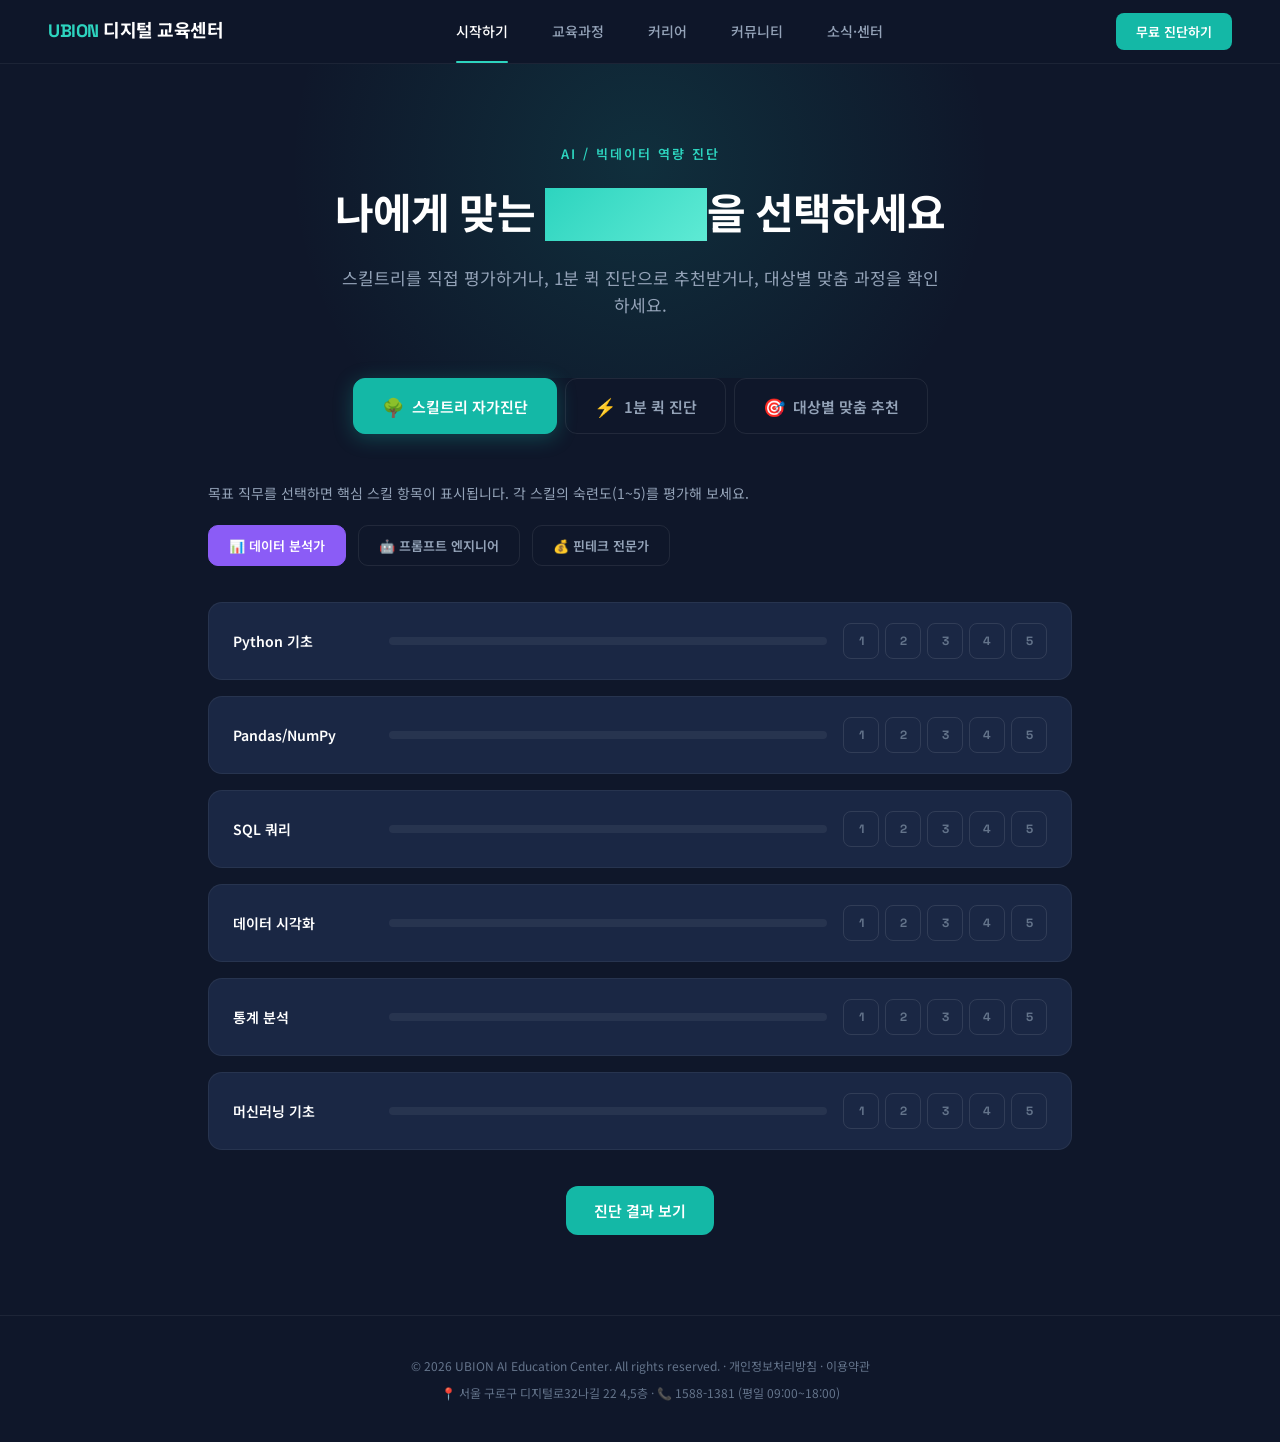
==== ubion_start_page.html @ 4fdf332e "refactor: extract common CSS/JS, fix broken links, remove wireframe badge" ====
<!DOCTYPE html>
<html lang="ko">
<head>
<meta charset="UTF-8">
<meta name="viewport" content="width=device-width, initial-scale=1.0">
<title>시작하기 — AI 역량진단 | UBION 디지털 교육센터</title>
<link href="https://fonts.googleapis.com/css2?family=Noto+Sans+KR:wght@300;400;500;700;900&family=Space+Grotesk:wght@400;500;600;700&display=swap" rel="stylesheet">
<link rel="stylesheet" href="common.css">
<style>
/* ─── Start Page Overrides ─── */
.page-hero { padding-bottom: 60px; }
.page-hero::before { background: radial-gradient(circle, var(--teal-glow), transparent 70%); }
.page-hero .sub { color: var(--teal-400); }
.page-hero h1 .acc { background: linear-gradient(135deg, var(--teal-400), var(--teal-300)); }
.page-hero > p { max-width: 600px; }
.tab-bar { padding: 0 48px; position: relative; z-index: 2; }
.tab-btn .tab-icon { font-size: 18px; }
.tab-btn.active { background: var(--teal-500); border-color: var(--teal-500); color: var(--white); box-shadow: 0 4px 20px rgba(20,184,166,0.3); }
.tab-panel { max-width: 960px; margin: 0 auto; padding: 0 48px 80px; }

/* ─── Skill Tree ─── */
.skill-picker { display: flex; gap: 12px; margin-bottom: 36px; flex-wrap: wrap; }
.skill-job { padding: 10px 20px; border-radius: 10px; border: 1px solid rgba(255,255,255,0.08); background: transparent; color: var(--slate-400); font-size: 13px; font-weight: 600; font-family: var(--font-b); cursor: pointer; transition: all .2s; }
.skill-job:hover { border-color: rgba(139,92,246,0.3); color: var(--white); }
.skill-job.active { background: var(--purple-500); border-color: var(--purple-500); color: var(--white); }
.skill-grid { display: flex; flex-direction: column; gap: 16px; margin-bottom: 36px; }
.skill-row { display: flex; align-items: center; gap: 16px; background: var(--navy-800); border: 1px solid rgba(255,255,255,0.06); border-radius: 14px; padding: 20px 24px; transition: border-color .2s; }
.skill-row:hover { border-color: rgba(255,255,255,0.1); }
.skill-name { width: 140px; flex-shrink: 0; font-size: 14px; font-weight: 600; color: var(--white); }
.skill-bar-track { flex: 1; height: 8px; background: rgba(255,255,255,0.06); border-radius: 4px; overflow: hidden; }
.skill-bar-fill { height: 100%; border-radius: 4px; transition: width .4s ease; width: 0; }
.skill-level-btns { display: flex; gap: 6px; flex-shrink: 0; }
.skill-level-btn { width: 36px; height: 36px; border-radius: 8px; border: 1px solid rgba(255,255,255,0.1); background: transparent; color: var(--slate-500); font-size: 12px; font-weight: 700; cursor: pointer; transition: all .15s; font-family: var(--font-d); }
.skill-level-btn:hover { border-color: rgba(255,255,255,0.2); color: var(--white); }
.skill-level-btn.selected { border-color: var(--teal-500); background: var(--teal-500); color: var(--white); }
.skill-result { background: var(--navy-800); border: 1px solid rgba(255,255,255,0.06); border-radius: 20px; padding: 36px; display: none; }
.skill-result.show { display: block; animation: fadeUp .5s ease-out; }
.skill-result h3 { font-family: var(--font-d); font-size: 22px; font-weight: 700; color: var(--white); margin-bottom: 8px; }
.skill-result .summary { font-size: 15px; color: var(--slate-400); margin-bottom: 24px; line-height: 1.7; }
.skill-radar { display: flex; gap: 32px; align-items: flex-start; flex-wrap: wrap; }
.radar-chart { width: 280px; height: 280px; flex-shrink: 0; }
.skill-recommendations { flex: 1; min-width: 280px; }
.rec-card { background: rgba(255,255,255,0.03); border: 1px solid rgba(255,255,255,0.06); border-radius: 12px; padding: 18px 20px; margin-bottom: 12px; transition: border-color .2s; }
.rec-card:hover { border-color: rgba(20,184,166,0.3); }
.rec-card .rec-label { font-size: 11px; font-weight: 600; letter-spacing: .5px; margin-bottom: 6px; }
.rec-card .rec-label.weak { color: var(--red-400); }
.rec-card .rec-label.strong { color: var(--green-400); }
.rec-card .rec-title { font-size: 14px; font-weight: 600; color: var(--white); margin-bottom: 4px; }
.rec-card .rec-desc { font-size: 12px; color: var(--slate-500); }
.skill-cta { margin-top: 24px; text-align: center; }

/* ─── Quick Quiz ─── */
.quiz-container { max-width: 640px; margin: 0 auto; }
.quiz-progress { display: flex; gap: 8px; margin-bottom: 36px; }
.quiz-dot { flex: 1; height: 4px; border-radius: 2px; background: rgba(255,255,255,0.08); transition: background .3s; }
.quiz-dot.done { background: var(--teal-500); }
.quiz-dot.current { background: var(--teal-400); }
.quiz-card { background: var(--navy-800); border: 1px solid rgba(255,255,255,0.06); border-radius: 20px; padding: 40px 36px; }
.quiz-step { display: none; }
.quiz-step.active { display: block; animation: fadeUp .4s ease-out; }
.quiz-q-num { font-size: 12px; color: var(--teal-400); font-weight: 600; letter-spacing: 1px; margin-bottom: 12px; }
.quiz-question { font-family: var(--font-d); font-size: 22px; font-weight: 700; color: var(--white); margin-bottom: 28px; line-height: 1.4; }
.quiz-options { display: flex; flex-direction: column; gap: 10px; }
.quiz-opt { padding: 16px 20px; border: 1px solid rgba(255,255,255,0.08); border-radius: 12px; background: transparent; color: var(--slate-300); font-size: 15px; font-family: var(--font-b); cursor: pointer; transition: all .2s; text-align: left; display: flex; align-items: center; gap: 12px; }
.quiz-opt:hover { border-color: rgba(20,184,166,0.3); background: rgba(20,184,166,0.04); }
.quiz-opt.selected { border-color: var(--teal-500); background: rgba(20,184,166,0.08); color: var(--white); }
.quiz-opt .opt-marker { width: 24px; height: 24px; border-radius: 50%; border: 2px solid rgba(255,255,255,0.15); display: flex; align-items: center; justify-content: center; flex-shrink: 0; font-size: 12px; font-weight: 700; transition: all .2s; }
.quiz-opt.selected .opt-marker { border-color: var(--teal-500); background: var(--teal-500); color: var(--white); }
.quiz-nav { display: flex; justify-content: flex-end; margin-top: 24px; gap: 12px; }
.quiz-next { padding: 12px 28px; border-radius: 10px; border: none; font-size: 14px; font-weight: 600; cursor: pointer; font-family: var(--font-b); transition: all .2s; }
.quiz-next.primary { background: var(--teal-500); color: var(--white); }
.quiz-next.primary:hover { background: var(--teal-400); }
.quiz-next:disabled { opacity: 0.3; cursor: not-allowed; }
.quiz-result { display: none; text-align: center; }
.quiz-result.show { display: block; animation: fadeUp .5s ease-out; }
.quiz-result-icon { font-size: 56px; margin-bottom: 20px; }
.quiz-result h3 { font-family: var(--font-d); font-size: 26px; font-weight: 700; color: var(--white); margin-bottom: 12px; }
.quiz-result .result-subtitle { font-size: 16px; color: var(--slate-400); margin-bottom: 32px; }
.result-course { background: var(--navy-800); border: 1px solid rgba(20,184,166,0.2); border-radius: 16px; padding: 28px; text-align: left; margin-bottom: 16px; }
.result-course .rc-tag { font-size: 11px; color: var(--teal-400); font-weight: 600; letter-spacing: .5px; margin-bottom: 8px; }
.result-course h4 { font-size: 18px; font-weight: 700; color: var(--white); margin-bottom: 8px; }
.result-course p { font-size: 13px; color: var(--slate-400); margin-bottom: 16px; line-height: 1.6; }
.result-course .rc-footer { display: flex; justify-content: space-between; align-items: center; }
.result-course .rc-price { font-size: 18px; font-weight: 700; color: var(--teal-400); }
.result-course .rc-btn { padding: 10px 22px; border-radius: 8px; background: var(--teal-500); color: var(--white); border: none; font-size: 13px; font-weight: 600; cursor: pointer; font-family: var(--font-b); transition: background .2s; }
.result-course .rc-btn:hover { background: var(--teal-400); }
.quiz-retry { margin-top: 20px; padding: 12px 28px; border-radius: 10px; border: 1px solid rgba(255,255,255,0.1); background: transparent; color: var(--slate-400); font-size: 14px; font-weight: 500; cursor: pointer; font-family: var(--font-b); transition: all .2s; }
.quiz-retry:hover { border-color: rgba(255,255,255,0.2); color: var(--white); }

/* ─── Target Recommendation ─── */
.target-selector { display: flex; gap: 16px; margin-bottom: 40px; }
.target-opt { flex: 1; padding: 32px 24px; border-radius: 16px; border: 1px solid rgba(255,255,255,0.06); background: var(--navy-800); cursor: pointer; transition: all .3s; text-align: center; }
.target-opt:hover { border-color: rgba(255,255,255,0.12); transform: translateY(-2px); }
.target-opt.active { transform: translateY(-4px); }
.target-opt:nth-child(1).active { border-color: var(--teal-500); box-shadow: 0 4px 24px rgba(20,184,166,0.15); }
.target-opt:nth-child(2).active { border-color: var(--blue-500); box-shadow: 0 4px 24px rgba(59,130,246,0.15); }
.target-opt:nth-child(3).active { border-color: var(--amber-500); box-shadow: 0 4px 24px rgba(245,158,11,0.15); }
.target-opt .t-emoji { font-size: 36px; margin-bottom: 12px; display: block; }
.target-opt .t-title { font-size: 16px; font-weight: 700; color: var(--white); margin-bottom: 4px; }
.target-opt .t-desc { font-size: 12px; color: var(--slate-500); }
.target-detail { display: none; animation: fadeUp .5s ease-out; }
.target-detail.show { display: block; }
.target-detail-header { margin-bottom: 28px; }
.target-detail-header h3 { font-family: var(--font-d); font-size: 24px; font-weight: 700; color: var(--white); margin-bottom: 8px; }
.target-detail-header p { font-size: 15px; color: var(--slate-400); }
.target-courses { display: flex; flex-direction: column; gap: 14px; }
.tc-card { display: flex; align-items: center; gap: 20px; background: var(--navy-800); border: 1px solid rgba(255,255,255,0.06); border-radius: 14px; padding: 22px 24px; transition: all .2s; }
.tc-card:hover { border-color: rgba(255,255,255,0.12); }
.tc-icon { width: 52px; height: 52px; border-radius: 12px; display: flex; align-items: center; justify-content: center; font-size: 24px; flex-shrink: 0; }
.tc-info { flex: 1; }
.tc-info .tc-tag { font-size: 11px; font-weight: 600; letter-spacing: .5px; margin-bottom: 4px; }
.tc-info h4 { font-size: 16px; font-weight: 700; color: var(--white); margin-bottom: 4px; }
.tc-info p { font-size: 12px; color: var(--slate-500); }
.tc-action { flex-shrink: 0; }
.tc-btn { padding: 10px 20px; border-radius: 8px; border: none; font-size: 13px; font-weight: 600; cursor: pointer; font-family: var(--font-b); transition: all .2s; color: var(--white); }
.tc-btn:hover { transform: translateY(-1px); }
</style>
</head>
<body>

<!-- GNB -->
<nav class="gnb">
  <a href="index.html" class="gnb-logo"><em>UBION</em> 디지털 교육센터</a>
  <ul class="gnb-menu">
    <li><a href="ubion_start_page.html" class="active">시작하기</a></li>
    <li><a href="ubion_courses_page.html">교육과정</a></li>
    <li><a href="ubion_career_page.html">커리어</a></li>
    <li><a href="ubion_community_page.html">커뮤니티</a></li>
    <li><a href="ubion_news_center.html">소식·센터</a></li>
  </ul>
  <button class="gnb-cta" onclick="location.href='ubion_start_page.html'">무료 진단하기</button>
</nav>

<!-- Hero -->
<section class="page-hero">
  <div class="sub">AI / 빅데이터 역량 진단</div>
  <h1>나에게 맞는 <span class="acc">진단 방식</span>을 선택하세요</h1>
  <p>스킬트리를 직접 평가하거나, 1분 퀵 진단으로 추천받거나, 대상별 맞춤 과정을 확인하세요.</p>
</section>

<!-- Tab Bar -->
<div class="tab-bar">
  <button class="tab-btn active" onclick="switchTab(0)"><span class="tab-icon">🌳</span> 스킬트리 자가진단</button>
  <button class="tab-btn" onclick="switchTab(1)"><span class="tab-icon">⚡</span> 1분 퀵 진단</button>
  <button class="tab-btn" onclick="switchTab(2)"><span class="tab-icon">🎯</span> 대상별 맞춤 추천</button>
</div>

<!-- ═══ TAB 1: Skill Tree ═══ -->
<div class="tab-panel active" id="panel-0">
  <p style="font-size:14px;color:var(--slate-400);margin-bottom:20px">목표 직무를 선택하면 핵심 스킬 항목이 표시됩니다. 각 스킬의 숙련도(1~5)를 평가해 보세요.</p>
  <div class="skill-picker">
    <button class="skill-job active" onclick="pickJob(0)">📊 데이터 분석가</button>
    <button class="skill-job" onclick="pickJob(1)">🤖 프롬프트 엔지니어</button>
    <button class="skill-job" onclick="pickJob(2)">💰 핀테크 전문가</button>
  </div>
  <div class="skill-grid" id="skill-grid"></div>
  <div style="text-align:center">
    <button class="btn-primary" onclick="showSkillResult()" id="skill-submit-btn" disabled>진단 결과 보기</button>
  </div>
  <div class="skill-result" id="skill-result">
    <h3 id="sr-title"></h3>
    <p class="summary" id="sr-summary"></p>
    <div class="skill-radar">
      <canvas id="radar-canvas" class="radar-chart" width="280" height="280"></canvas>
      <div class="skill-recommendations" id="sr-recs"></div>
    </div>
    <div class="skill-cta">
      <a href="ubion_courses_page.html" class="btn-primary" style="margin-top:20px">📖 추천 과정 상세보기</a>
    </div>
  </div>
</div>

<!-- ═══ TAB 2: Quick Quiz ═══ -->
<div class="tab-panel" id="panel-1">
  <div class="quiz-container">
    <div class="quiz-progress" id="quiz-progress">
      <div class="quiz-dot current"></div>
      <div class="quiz-dot"></div>
      <div class="quiz-dot"></div>
      <div class="quiz-dot"></div>
    </div>
    <div class="quiz-card">
      <div id="quiz-steps"></div>
    </div>
    <div class="quiz-result" id="quiz-result"></div>
  </div>
</div>

<!-- ═══ TAB 3: Target Recommendation ═══ -->
<div class="tab-panel" id="panel-2">
  <div class="target-selector">
    <div class="target-opt" onclick="pickTarget(0)">
      <span class="t-emoji">🌱</span>
      <div class="t-title">취업 준비생 · 학생</div>
      <div class="t-desc">포트폴리오 완성 → 취업</div>
    </div>
    <div class="target-opt" onclick="pickTarget(1)">
      <span class="t-emoji">💼</span>
      <div class="t-title">재직자 · 실무자</div>
      <div class="t-desc">업무 AI 활용 스킬업</div>
    </div>
    <div class="target-opt" onclick="pickTarget(2)">
      <span class="t-emoji">🏢</span>
      <div class="t-title">기업 교육 담당자</div>
      <div class="t-desc">조직 맞춤 DX 교육</div>
    </div>
  </div>
  <div id="target-details"></div>
</div>

<!-- Footer -->
<footer class="footer">
  <p>© 2026 UBION AI Education Center. All rights reserved. · <a href="#">개인정보처리방침</a> · <a href="#">이용약관</a></p>
  <p style="margin-top:8px">📍 서울 구로구 디지털로32나길 22 4,5층 · 📞 1588-1381 (평일 09:00~18:00)</p>
</footer>

<script src="common.js"></script>
<script>
// ─── SKILL TREE ───
const jobData = [
  { name:'데이터 분석가', skills:['Python 기초','Pandas/NumPy','SQL 쿼리','데이터 시각화','통계 분석','머신러닝 기초'] },
  { name:'프롬프트 엔지니어', skills:['ChatGPT 활용','프롬프트 설계','LLM 이해','API 연동','자동화 워크플로우','평가/최적화'] },
  { name:'핀테크 전문가', skills:['금융 데이터 이해','Python 기초','리스크 분석','데이터 시각화','SQL 쿼리','규제/컴플라이언스'] }
];
const skillColors = ['#14B8A6','#8B5CF6','#3B82F6','#F59E0B','#F97316','#EF4444'];
let currentJob = 0;
let skillLevels = {};

function pickJob(idx) {
  currentJob = idx;
  skillLevels = {};
  document.querySelectorAll('.skill-job').forEach((b,i)=>b.classList.toggle('active',i===idx));
  document.getElementById('skill-result').classList.remove('show');
  document.getElementById('skill-submit-btn').disabled = true;
  renderSkills();
}

function renderSkills() {
  const grid = document.getElementById('skill-grid');
  const skills = jobData[currentJob].skills;
  grid.innerHTML = skills.map((s,i) => `
    <div class="skill-row">
      <div class="skill-name">${s}</div>
      <div class="skill-bar-track"><div class="skill-bar-fill" id="bar-${i}" style="background:${skillColors[i]}"></div></div>
      <div class="skill-level-btns">
        ${[1,2,3,4,5].map(l=>`<button class="skill-level-btn" onclick="setLevel(${i},${l})">${l}</button>`).join('')}
      </div>
    </div>
  `).join('');
}

function setLevel(skillIdx, level) {
  skillLevels[skillIdx] = level;
  const row = document.querySelectorAll('.skill-row')[skillIdx];
  row.querySelectorAll('.skill-level-btn').forEach((b,i)=>b.classList.toggle('selected',i<level));
  document.getElementById('bar-'+skillIdx).style.width = (level*20)+'%';
  const allSet = jobData[currentJob].skills.length === Object.keys(skillLevels).length;
  document.getElementById('skill-submit-btn').disabled = !allSet;
}

function showSkillResult() {
  const skills = jobData[currentJob].skills;
  const levels = skills.map((_,i) => skillLevels[i] || 0);
  const avg = levels.reduce((a,b)=>a+b,0)/levels.length;
  const weakest = levels.indexOf(Math.min(...levels));
  const strongest = levels.indexOf(Math.max(...levels));

  document.getElementById('sr-title').textContent =
    avg >= 4 ? '🎉 이미 실력자이시군요!' :
    avg >= 2.5 ? '💪 기초는 갖추셨네요, 한 단계 더!' :
    '🌱 시작이 반! 체계적으로 성장할 차례입니다.';

  document.getElementById('sr-summary').textContent =
    `${jobData[currentJob].name} 직무의 6개 핵심 역량 평균 숙련도는 ${avg.toFixed(1)}/5 입니다. ` +
    `가장 보완이 필요한 영역은 "${skills[weakest]}"이며, "${skills[strongest]}"은(는) 강점입니다.`;

  drawRadar(levels, skills);

  const recs = document.getElementById('sr-recs');
  const sorted = levels.map((l,i)=>({l,i})).sort((a,b)=>a.l-b.l);
  recs.innerHTML = `
    <div class="rec-card">
      <div class="rec-label weak">▼ 보완 필요</div>
      <div class="rec-title">${skills[sorted[0].i]}</div>
      <div class="rec-desc">현재 ${sorted[0].l}/5 — 이 영역을 집중 학습하면 직무 역량이 크게 향상됩니다.</div>
    </div>
    <div class="rec-card">
      <div class="rec-label weak">▼ 보완 필요</div>
      <div class="rec-title">${skills[sorted[1].i]}</div>
      <div class="rec-desc">현재 ${sorted[1].l}/5 — 기초 과정부터 차근차근 채워보세요.</div>
    </div>
    <div class="rec-card">
      <div class="rec-label strong">▲ 강점</div>
      <div class="rec-title">${skills[sorted[sorted.length-1].i]}</div>
      <div class="rec-desc">현재 ${sorted[sorted.length-1].l}/5 — 이 강점을 살린 프로젝트로 포트폴리오를 만들어 보세요.</div>
    </div>
  `;

  document.getElementById('skill-result').classList.add('show');
  document.getElementById('skill-result').scrollIntoView({behavior:'smooth', block:'start'});
}

function drawRadar(levels, labels) {
  const canvas = document.getElementById('radar-canvas');
  const ctx = canvas.getContext('2d');
  const W = 280, H = 280, cx = W/2, cy = H/2, R = 100;
  ctx.clearRect(0,0,W,H);
  const n = levels.length;
  const angleStep = (Math.PI*2)/n;
  for (let ring=1; ring<=5; ring++) {
    const r = R*ring/5;
    ctx.beginPath();
    for (let i=0;i<=n;i++) {
      const a = -Math.PI/2 + i*angleStep;
      const x=cx+r*Math.cos(a), y=cy+r*Math.sin(a);
      i===0?ctx.moveTo(x,y):ctx.lineTo(x,y);
    }
    ctx.strokeStyle='rgba(255,255,255,0.06)';ctx.lineWidth=1;ctx.stroke();
  }
  for (let i=0;i<n;i++) {
    const a=-Math.PI/2+i*angleStep;
    ctx.beginPath();ctx.moveTo(cx,cy);
    ctx.lineTo(cx+R*Math.cos(a),cy+R*Math.sin(a));
    ctx.strokeStyle='rgba(255,255,255,0.06)';ctx.stroke();
  }
  ctx.beginPath();
  levels.forEach((l,i)=>{
    const a=-Math.PI/2+i*angleStep, r=R*l/5;
    const x=cx+r*Math.cos(a), y=cy+r*Math.sin(a);
    i===0?ctx.moveTo(x,y):ctx.lineTo(x,y);
  });
  ctx.closePath();
  ctx.fillStyle='rgba(20,184,166,0.15)';ctx.fill();
  ctx.strokeStyle='#14B8A6';ctx.lineWidth=2;ctx.stroke();
  levels.forEach((l,i)=>{
    const a=-Math.PI/2+i*angleStep, r=R*l/5;
    ctx.beginPath();ctx.arc(cx+r*Math.cos(a),cy+r*Math.sin(a),4,0,Math.PI*2);
    ctx.fillStyle='#14B8A6';ctx.fill();
  });
  ctx.font='500 11px "Noto Sans KR"';ctx.fillStyle='#94A3B8';ctx.textAlign='center';
  labels.forEach((label,i)=>{
    const a=-Math.PI/2+i*angleStep, r=R+22;
    let x=cx+r*Math.cos(a), y=cy+r*Math.sin(a)+4;
    ctx.fillText(label,x,y);
  });
}

renderSkills();

// ─── QUICK QUIZ ───
const quizData = [
  { q:'현재 코딩 경험이 어느 정도인가요?', opts:['전혀 없음 (완전 비전공자)','간단한 엑셀 함수 정도','Python/SQL 기초 학습 경험 있음','실무에서 코드를 작성해본 적 있음'] },
  { q:'AI/데이터를 배우는 가장 큰 목적은?', opts:['취업 및 이직 준비','현재 업무에 AI 도구 활용','자격증 취득 (ADsP, SQLD 등)','창업/사이드 프로젝트'] },
  { q:'교육에 투자할 수 있는 기간은?', opts:['1~2주 단기 집중','1~3개월 중기','4~6개월 장기 (국비과정)','주말/저녁 시간만 가능'] },
  { q:'가장 관심 있는 분야는?', opts:['데이터 분석 / 시각화','생성형 AI (ChatGPT 등) 활용','금융/핀테크 데이터','웹개발 / AI 서비스 개발'] }
];
let quizAnswers = [];
let quizStep = 0;

function renderQuiz() {
  const container = document.getElementById('quiz-steps');
  container.innerHTML = quizData.map((q,qi) => `
    <div class="quiz-step ${qi===0?'active':''}">
      <div class="quiz-q-num">Q${qi+1} / ${quizData.length}</div>
      <div class="quiz-question">${q.q}</div>
      <div class="quiz-options">
        ${q.opts.map((o,oi)=>`
          <button class="quiz-opt" onclick="selectQuizOpt(${qi},${oi})">
            <span class="opt-marker">${String.fromCharCode(65+oi)}</span>
            ${o}
          </button>
        `).join('')}
      </div>
      <div class="quiz-nav">
        <button class="quiz-next primary" id="quiz-next-${qi}" onclick="nextQuiz(${qi})" disabled>
          ${qi===quizData.length-1?'결과 보기':'다음 →'}
        </button>
      </div>
    </div>
  `).join('');
}

function selectQuizOpt(qIdx, oIdx) {
  quizAnswers[qIdx] = oIdx;
  const step = document.querySelectorAll('.quiz-step')[qIdx];
  step.querySelectorAll('.quiz-opt').forEach((b,i)=>b.classList.toggle('selected',i===oIdx));
  document.getElementById('quiz-next-'+qIdx).disabled = false;
}

function nextQuiz(qIdx) {
  if (qIdx === quizData.length-1) { showQuizResult(); return; }
  quizStep = qIdx+1;
  document.querySelectorAll('.quiz-step').forEach((s,i)=>s.classList.toggle('active',i===quizStep));
  const dots = document.querySelectorAll('.quiz-dot');
  dots.forEach((d,i)=>{
    d.className='quiz-dot';
    if(i<quizStep) d.classList.add('done');
    if(i===quizStep) d.classList.add('current');
  });
}

function showQuizResult() {
  document.querySelector('.quiz-card').style.display='none';
  document.querySelector('.quiz-progress').style.display='none';
  const r = document.getElementById('quiz-result');
  const coding = quizAnswers[0]||0;
  const purpose = quizAnswers[1]||0;
  const duration = quizAnswers[2]||0;
  let course, tag, desc, price;
  if (duration >= 2 && coding <= 1) {
    course='빅데이터를 활용한 디지털금융 전문가 과정';
    tag='#K-Digital Training · 국비지원';
    desc='비전공자도 6개월간 Python, SQL, 데이터 분석, 머신러닝까지 체계적으로 배울 수 있는 장기 과정입니다. 포트폴리오 + 취업 컨설팅까지 지원합니다.';
    price='0원 (전액 국비지원)';
  } else if (purpose === 1 || duration <= 1) {
    course='생성형 AI (ChatGPT) 업무 자동화 마스터';
    tag='#단기 마스터클래스 · 내일배움카드';
    desc='2주 집중 과정으로 ChatGPT, Copilot 등 생성형 AI를 실무에 바로 활용하는 방법을 배웁니다. 프롬프트 엔지니어링부터 업무 자동화까지.';
    price='내일배움카드 지원 적용시 환급';
  } else {
    course='빅데이터를 활용한 디지털금융 전문가 과정';
    tag='#K-Digital Training · 국비지원';
    desc='데이터 분석의 기초부터 실전 프로젝트까지, 금융 도메인에 특화된 빅데이터 전문가로 성장할 수 있습니다.';
    price='0원 (전액 국비지원)';
  }
  r.innerHTML = `
    <div class="quiz-result-icon">🎯</div>
    <h3>당신에게 딱 맞는 과정을 찾았습니다!</h3>
    <p class="result-subtitle">답변 분석 결과, 아래 과정을 추천드립니다.</p>
    <div class="result-course">
      <div class="rc-tag">${tag}</div>
      <h4>${course}</h4>
      <p>${desc}</p>
      <div class="rc-footer">
        <span class="rc-price">${price}</span>
        <button class="rc-btn">수강신청 하러가기</button>
      </div>
    </div>
    <button class="quiz-retry" onclick="resetQuiz()">↻ 다시 진단하기</button>
  `;
  r.classList.add('show');
}

function resetQuiz() {
  quizStep=0; quizAnswers=[];
  document.querySelector('.quiz-card').style.display='';
  document.querySelector('.quiz-progress').style.display='';
  document.getElementById('quiz-result').classList.remove('show');
  document.getElementById('quiz-result').innerHTML='';
  renderQuiz();
  const dots=document.querySelectorAll('.quiz-dot');
  dots.forEach((d,i)=>{d.className='quiz-dot';if(i===0)d.classList.add('current')});
}

renderQuiz();

// ─── TARGET RECOMMENDATION ───
const targetData = [
  {
    emoji:'🌱', title:'취업 준비생을 위한 추천 과정',
    desc:'비전공자도 6개월이면 데이터 분석가로 취업할 수 있습니다. 100% 국비지원으로 비용 부담 제로.',
    courses:[
      {icon:'📊',iconBg:'rgba(20,184,166,0.1)',tag:'K-Digital Training',tagColor:'var(--teal-400)',name:'빅데이터를 활용한 디지털금융 전문가 과정',desc:'6개월 · 전액 국비지원 · 포트폴리오 완성',btnBg:'var(--teal-500)',btnHover:'var(--teal-400)'},
      {icon:'🧠',iconBg:'rgba(139,92,246,0.1)',tag:'자격증 대비',tagColor:'var(--purple-400)',name:'ADsP + SQLD 자격증 취득 준비반',desc:'4주 집중 · 기출 분석 · 합격 보장 프로그램',btnBg:'var(--purple-500)',btnHover:'var(--purple-400)'},
      {icon:'💼',iconBg:'rgba(59,130,246,0.1)',tag:'취업 연계',tagColor:'var(--blue-400)',name:'1:1 포트폴리오 클리닉 + 면접 코칭',desc:'수료 후 전담 매니저 배정 · MOU 기업 연계',btnBg:'var(--blue-500)',btnHover:'var(--blue-400)'}
    ]
  },
  {
    emoji:'💼', title:'재직자를 위한 추천 과정',
    desc:'야근 없는 실무를 만드는 AI 자동화. 내일배움카드로 수강료 환급.',
    courses:[
      {icon:'🤖',iconBg:'rgba(245,158,11,0.1)',tag:'단기 마스터클래스',tagColor:'var(--amber-400)',name:'생성형 AI (ChatGPT) 업무 자동화 마스터',desc:'2주 · 내일배움카드 지원 · 야간/주말반',btnBg:'var(--amber-500)',btnHover:'var(--amber-400)'},
      {icon:'📈',iconBg:'rgba(20,184,166,0.1)',tag:'실무 활용',tagColor:'var(--teal-400)',name:'Excel → Python 데이터 분석 전환 과정',desc:'4주 · 비전공 재직자 특화 커리큘럼',btnBg:'var(--teal-500)',btnHover:'var(--teal-400)'},
      {icon:'⚡',iconBg:'rgba(139,92,246,0.1)',tag:'업스킬링',tagColor:'var(--purple-400)',name:'업무 보고서 AI 자동 생성 워크숍',desc:'1일 · 실습 중심 · 결과물 즉시 활용 가능',btnBg:'var(--purple-500)',btnHover:'var(--purple-400)'}
    ]
  },
  {
    emoji:'🏢', title:'기업 교육을 위한 맞춤 솔루션',
    desc:'조직 규모와 목표에 맞는 커스텀 DX 교육 프로그램을 설계합니다.',
    courses:[
      {icon:'🏗️',iconBg:'rgba(59,130,246,0.1)',tag:'맞춤 설계',tagColor:'var(--blue-400)',name:'기업 맞춤형 AI/DX 교육 프로그램',desc:'조직 진단 → 커리큘럼 설계 → 강사 배정',btnBg:'var(--blue-500)',btnHover:'var(--blue-400)'},
      {icon:'👥',iconBg:'rgba(245,158,11,0.1)',tag:'그룹 교육',tagColor:'var(--amber-400)',name:'부서별 AI 리터러시 워크숍',desc:'반일/전일 · 20~50인 그룹 · 실습 포함',btnBg:'var(--amber-500)',btnHover:'var(--amber-400)'},
      {icon:'📞',iconBg:'rgba(20,184,166,0.1)',tag:'상담 예약',tagColor:'var(--teal-400)',name:'무료 교육 컨설팅 상담',desc:'니즈 파악 → 견적 → 시범 강의 제공',btnBg:'var(--teal-500)',btnHover:'var(--teal-400)'}
    ]
  }
];

function pickTarget(idx) {
  document.querySelectorAll('.target-opt').forEach((o,i)=>o.classList.toggle('active',i===idx));
  const d = targetData[idx];
  const container = document.getElementById('target-details');
  container.innerHTML = `
    <div class="target-detail show">
      <div class="target-detail-header">
        <h3>${d.emoji} ${d.title}</h3>
        <p>${d.desc}</p>
      </div>
      <div class="target-courses">
        ${d.courses.map(c=>`
          <div class="tc-card">
            <div class="tc-icon" style="background:${c.iconBg}">${c.icon}</div>
            <div class="tc-info">
              <div class="tc-tag" style="color:${c.tagColor}">${c.tag}</div>
              <h4>${c.name}</h4>
              <p>${c.desc}</p>
            </div>
            <div class="tc-action">
              <button class="tc-btn" style="background:${c.btnBg}" onmouseover="this.style.background='${c.btnHover}'" onmouseout="this.style.background='${c.btnBg}'">상세보기</button>
            </div>
          </div>
        `).join('')}
      </div>
    </div>
  `;
}
</script>
</body>
</html>
---- common.css ----
/* ═══ UBION AI 디지털 교육센터 — common.css ═══ */

/* ─── Reset ─── */
*, *::before, *::after { margin: 0; padding: 0; box-sizing: border-box; }

/* ─── CSS Variables ─── */
:root {
  --navy-900: #0F172A;
  --navy-800: #1A2744;
  --navy-700: #1E3055;
  --navy-600: #253B6E;
  --slate-500: #64748B;
  --slate-400: #94A3B8;
  --slate-300: #CBD5E1;
  --slate-200: #E2E8F0;
  --white: #FFFFFF;
  --off-white: #F8FAFC;
  --teal-500: #14B8A6;
  --teal-400: #2DD4BF;
  --teal-300: #5EEAD4;
  --teal-glow: rgba(20, 184, 166, 0.15);
  --purple-500: #8B5CF6;
  --purple-400: #A78BFA;
  --blue-500: #3B82F6;
  --blue-400: #60A5FA;
  --amber-500: #F59E0B;
  --amber-400: #FBBF24;
  --coral-500: #F97316;
  --red-500: #EF4444;
  --red-400: #F87171;
  --green-500: #22C55E;
  --green-400: #4ADE80;
  --font-d: 'Space Grotesk', 'Noto Sans KR', sans-serif;
  --font-b: 'Noto Sans KR', sans-serif;
  --font-display: 'Space Grotesk', 'Noto Sans KR', sans-serif;
  --font-body: 'Noto Sans KR', sans-serif;
}

html { scroll-behavior: smooth; }

body {
  font-family: var(--font-b);
  background: var(--navy-900);
  color: var(--slate-300);
  line-height: 1.6;
  overflow-x: hidden;
}

/* ─── GNB (Global Navigation Bar) ─── */
.gnb {
  position: sticky;
  top: 0;
  z-index: 100;
  background: rgba(15, 23, 42, 0.95);
  backdrop-filter: blur(20px);
  border-bottom: 1px solid rgba(255,255,255,0.06);
  padding: 0 48px;
  display: flex;
  align-items: center;
  justify-content: space-between;
  height: 64px;
}
.gnb-logo {
  font-family: var(--font-d);
  font-weight: 700;
  font-size: 18px;
  color: var(--white);
  letter-spacing: -0.5px;
  text-decoration: none;
}
.gnb-logo em { font-style: normal; color: var(--teal-400); }
.gnb-menu { display: flex; gap: 0; list-style: none; }
.gnb-menu li a {
  display: block;
  padding: 20px 22px;
  color: var(--slate-400);
  text-decoration: none;
  font-size: 14px;
  font-weight: 500;
  transition: color 0.2s;
  position: relative;
}
.gnb-menu li a:hover,
.gnb-menu li a.active { color: var(--white); }
.gnb-menu li a.active::after {
  content: '';
  position: absolute;
  bottom: 0; left: 22px; right: 22px;
  height: 2px;
  background: var(--teal-400);
  border-radius: 1px;
}
.gnb-cta {
  background: var(--teal-500);
  color: var(--white);
  border: none;
  padding: 9px 20px;
  border-radius: 8px;
  font-size: 13px;
  font-weight: 600;
  font-family: var(--font-b);
  cursor: pointer;
  transition: background 0.2s;
}
.gnb-cta:hover { background: var(--teal-400); }

/* ─── Page Hero (sub-pages) ─── */
.page-hero {
  padding: 80px 48px 48px;
  text-align: center;
  position: relative;
  overflow: hidden;
}
.page-hero::before {
  content: '';
  position: absolute;
  top: -200px;
  left: 50%;
  transform: translateX(-50%);
  width: 800px;
  height: 600px;
  pointer-events: none;
}
.page-hero .sub {
  font-size: 13px;
  font-weight: 600;
  letter-spacing: 2px;
  margin-bottom: 16px;
  position: relative;
}
.page-hero h1 {
  font-family: var(--font-d);
  font-size: 42px;
  font-weight: 700;
  color: var(--white);
  letter-spacing: -1px;
  margin-bottom: 16px;
  position: relative;
}
.page-hero h1 .acc {
  -webkit-background-clip: text;
  -webkit-text-fill-color: transparent;
}
.page-hero > p {
  font-size: 17px;
  color: var(--slate-400);
  max-width: 620px;
  margin: 0 auto;
  position: relative;
}

/* ─── Content Wrapper ─── */
.content {
  max-width: 1200px;
  margin: 0 auto;
  padding: 0 48px 80px;
}

/* ─── Tab System ─── */
.tab-bar {
  display: flex;
  justify-content: center;
  gap: 8px;
  margin-bottom: 48px;
}
.tab-btn {
  padding: 14px 28px;
  border-radius: 12px;
  border: 1px solid rgba(255,255,255,0.08);
  background: transparent;
  color: var(--slate-400);
  font-size: 15px;
  font-weight: 600;
  font-family: var(--font-b);
  cursor: pointer;
  transition: all 0.25s;
  display: flex;
  align-items: center;
  gap: 8px;
}
.tab-btn:hover {
  border-color: rgba(255,255,255,0.15);
  color: var(--white);
}
.tab-panel { display: none; }
.tab-panel.active { display: block; animation: fadeUp 0.5s ease-out; }

/* ─── Buttons ─── */
.btn-primary {
  display: inline-flex;
  align-items: center;
  gap: 8px;
  background: var(--teal-500);
  color: var(--white);
  padding: 14px 28px;
  border-radius: 12px;
  font-size: 15px;
  font-weight: 600;
  text-decoration: none;
  border: none;
  cursor: pointer;
  transition: all 0.2s;
  font-family: var(--font-b);
}
.btn-primary:hover {
  background: var(--teal-400);
  transform: translateY(-1px);
  box-shadow: 0 8px 30px rgba(20, 184, 166, 0.3);
}
.btn-secondary {
  display: inline-flex;
  align-items: center;
  gap: 8px;
  background: transparent;
  color: var(--slate-300);
  padding: 14px 28px;
  border-radius: 12px;
  font-size: 15px;
  font-weight: 500;
  text-decoration: none;
  border: 1px solid rgba(255,255,255,0.12);
  transition: all 0.2s;
}
.btn-secondary:hover {
  border-color: rgba(255,255,255,0.3);
  background: rgba(255,255,255,0.04);
}

/* ─── Section Utilities ─── */
.section {
  padding: 80px 48px;
  max-width: 1296px;
  margin: 0 auto;
}
.section-divider {
  width: 100%;
  height: 1px;
  background: linear-gradient(90deg, transparent, rgba(255,255,255,0.06), transparent);
  max-width: 1200px;
  margin: 0 auto;
}
.section-header {
  text-align: center;
  margin-bottom: 48px;
}
.section-header h2 {
  font-family: var(--font-d);
  font-size: 32px;
  font-weight: 700;
  color: var(--white);
  letter-spacing: -0.5px;
  margin-bottom: 12px;
}
.section-header p {
  font-size: 16px;
  color: var(--slate-400);
}

/* ─── Footer ─── */
.footer {
  border-top: 1px solid rgba(255,255,255,0.06);
  padding: 40px 48px;
  text-align: center;
  font-size: 12px;
  color: var(--slate-500);
}
.footer a {
  color: var(--slate-500);
  text-decoration: none;
}
.footer a:hover { color: var(--slate-300); }

/* ─── Animations ─── */
@keyframes fadeUp {
  from { opacity: 0; transform: translateY(20px); }
  to { opacity: 1; transform: translateY(0); }
}
@keyframes pulse {
  0%, 100% { opacity: 1; }
  50% { opacity: 0.4; }
}
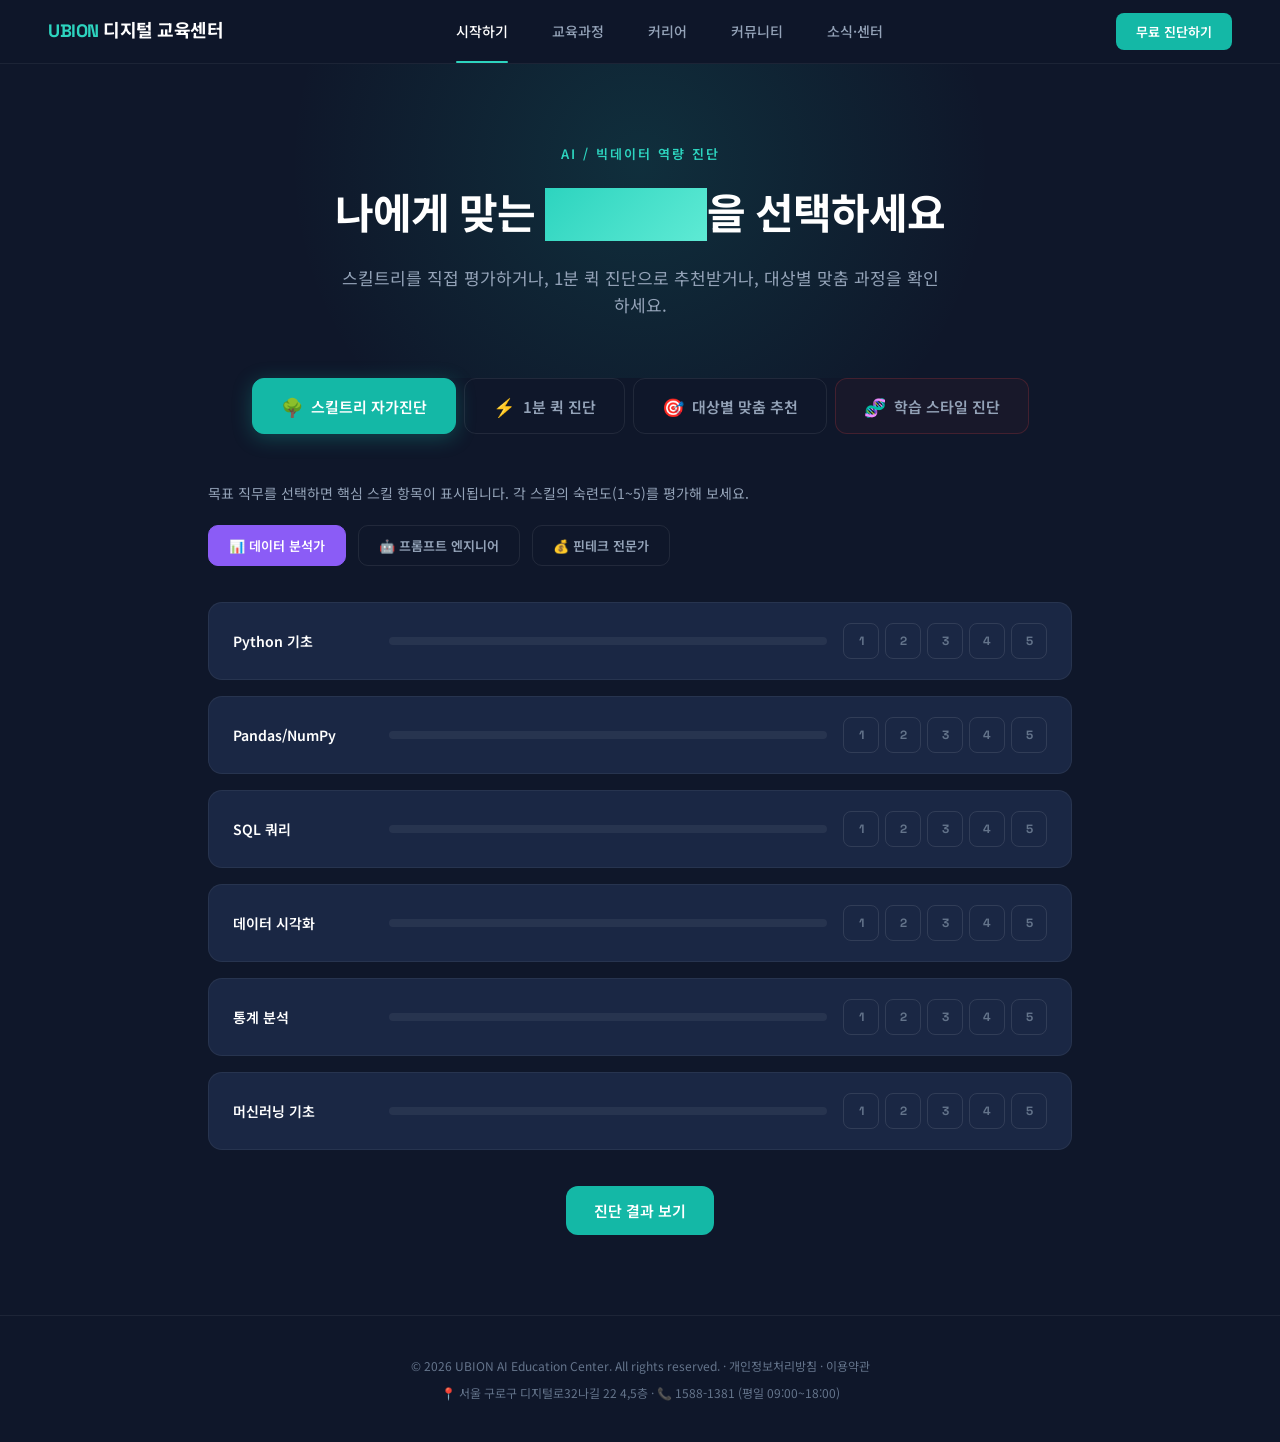
==== commit 2453da21: "feat: add MBTI-style learning style diagnostic (4th tab) with 12 questions, 16 types" ====
--- a/ubion_start_page.html
+++ b/ubion_start_page.html
@@ -114,6 +114,62 @@
 .tc-action { flex-shrink: 0; }
 .tc-btn { padding: 10px 20px; border-radius: 8px; border: none; font-size: 13px; font-weight: 600; cursor: pointer; font-family: var(--font-b); transition: all .2s; color: var(--white); }
 .tc-btn:hover { transform: translateY(-1px); }
+
+/* ─── Learning Style (MBTI-style) ─── */
+.ls-intro { text-align: center; max-width: 640px; margin: 0 auto; }
+.ls-provoke { display: inline-block; padding: 10px 24px; border-radius: 100px; background: linear-gradient(135deg, rgba(239,68,68,0.12), rgba(245,158,11,0.12)); border: 1px solid rgba(239,68,68,0.2); font-size: 14px; font-weight: 700; color: var(--red-400); margin-bottom: 24px; animation: pulse 3s infinite; }
+.ls-intro h2 { font-family: var(--font-d); font-size: 28px; font-weight: 700; color: var(--white); margin-bottom: 12px; line-height: 1.4; }
+.ls-intro h2 .fire { background: linear-gradient(135deg, #EF4444, #F59E0B); -webkit-background-clip: text; -webkit-text-fill-color: transparent; }
+.ls-intro > p { font-size: 15px; color: var(--slate-400); margin-bottom: 32px; line-height: 1.6; }
+.ls-start-btn { padding: 18px 48px; border-radius: 14px; border: none; background: linear-gradient(135deg, #EF4444, #F59E0B); color: var(--white); font-size: 17px; font-weight: 700; cursor: pointer; font-family: var(--font-b); transition: all .3s; box-shadow: 0 8px 32px rgba(239,68,68,0.3); }
+.ls-start-btn:hover { transform: translateY(-2px) scale(1.02); box-shadow: 0 12px 40px rgba(239,68,68,0.4); }
+.ls-badge-row { display: flex; justify-content: center; gap: 8px; margin-bottom: 24px; flex-wrap: wrap; }
+.ls-badge-item { padding: 6px 14px; border-radius: 8px; background: rgba(255,255,255,0.04); border: 1px solid rgba(255,255,255,0.06); font-size: 12px; color: var(--slate-400); font-weight: 500; }
+
+.ls-quiz { display: none; max-width: 680px; margin: 0 auto; }
+.ls-quiz.show { display: block; animation: fadeUp .5s ease-out; }
+.ls-progress { display: flex; gap: 3px; margin-bottom: 12px; }
+.ls-progress-bar { flex: 1; height: 6px; border-radius: 3px; background: rgba(255,255,255,0.06); overflow: hidden; }
+.ls-progress-fill { height: 100%; border-radius: 3px; background: linear-gradient(90deg, #EF4444, #F59E0B); transition: width .4s ease; width: 0; }
+.ls-axis-label { font-size: 12px; font-weight: 600; color: var(--amber-400); letter-spacing: 1px; margin-bottom: 24px; text-align: center; }
+.ls-q-card { background: var(--navy-800); border: 1px solid rgba(255,255,255,0.06); border-radius: 20px; padding: 40px 36px; }
+.ls-q-num { font-size: 12px; color: var(--slate-500); font-weight: 600; margin-bottom: 8px; }
+.ls-q-text { font-family: var(--font-d); font-size: 20px; font-weight: 700; color: var(--white); margin-bottom: 28px; line-height: 1.5; }
+.ls-choices { display: grid; grid-template-columns: 1fr 1fr; gap: 14px; }
+.ls-choice { padding: 24px 20px; border: 2px solid rgba(255,255,255,0.06); border-radius: 16px; background: transparent; cursor: pointer; transition: all .3s; text-align: center; }
+.ls-choice:hover { border-color: rgba(255,255,255,0.15); background: rgba(255,255,255,0.02); transform: translateY(-2px); }
+.ls-choice.selected { border-color: var(--amber-500); background: rgba(245,158,11,0.06); box-shadow: 0 4px 20px rgba(245,158,11,0.15); transform: translateY(-3px); }
+.ls-choice-emoji { font-size: 32px; margin-bottom: 12px; display: block; }
+.ls-choice-title { font-size: 15px; font-weight: 700; color: var(--white); margin-bottom: 6px; font-family: var(--font-b); }
+.ls-choice-desc { font-size: 12px; color: var(--slate-500); line-height: 1.5; font-family: var(--font-b); }
+.ls-vs { display: flex; align-items: center; justify-content: center; font-family: var(--font-d); font-size: 18px; font-weight: 700; color: var(--red-400); padding: 0 8px; }
+
+.ls-result { display: none; text-align: center; max-width: 680px; margin: 0 auto; }
+.ls-result.show { display: block; animation: fadeUp .6s ease-out; }
+.ls-result-badge { display: inline-block; padding: 8px 20px; border-radius: 100px; background: rgba(245,158,11,0.1); border: 1px solid rgba(245,158,11,0.2); font-size: 13px; font-weight: 600; color: var(--amber-400); margin-bottom: 20px; }
+.ls-type-reveal { margin-bottom: 24px; }
+.ls-type-letters { display: flex; justify-content: center; gap: 10px; margin-bottom: 16px; }
+.ls-letter { width: 72px; height: 72px; border-radius: 16px; display: flex; align-items: center; justify-content: center; font-family: var(--font-d); font-size: 36px; font-weight: 700; color: var(--white); animation: letterPop .5s ease-out both; }
+.ls-letter:nth-child(1) { background: linear-gradient(135deg, #EF4444, #F97316); animation-delay: .1s; }
+.ls-letter:nth-child(2) { background: linear-gradient(135deg, #F59E0B, #FBBF24); animation-delay: .3s; }
+.ls-letter:nth-child(3) { background: linear-gradient(135deg, #3B82F6, #60A5FA); animation-delay: .5s; }
+.ls-letter:nth-child(4) { background: linear-gradient(135deg, #8B5CF6, #A78BFA); animation-delay: .7s; }
+@keyframes letterPop { from { opacity:0; transform:scale(0) rotateY(180deg); } to { opacity:1; transform:scale(1) rotateY(0); } }
+.ls-type-name { font-family: var(--font-d); font-size: 28px; font-weight: 700; color: var(--white); margin-bottom: 8px; }
+.ls-type-desc { font-size: 15px; color: var(--slate-400); line-height: 1.7; margin-bottom: 32px; max-width: 560px; margin-left: auto; margin-right: auto; }
+.ls-axes-detail { display: grid; grid-template-columns: 1fr 1fr; gap: 12px; margin-bottom: 32px; text-align: left; }
+.ls-axis-card { padding: 18px 20px; border-radius: 14px; background: var(--navy-800); border: 1px solid rgba(255,255,255,0.06); }
+.ls-axis-card .la-label { font-size: 11px; font-weight: 700; letter-spacing: .5px; margin-bottom: 6px; }
+.ls-axis-card .la-type { font-size: 15px; font-weight: 700; color: var(--white); margin-bottom: 4px; }
+.ls-axis-card .la-desc { font-size: 12px; color: var(--slate-500); line-height: 1.5; }
+.ls-recommend { background: linear-gradient(135deg, rgba(245,158,11,0.06), rgba(239,68,68,0.06)); border: 1px solid rgba(245,158,11,0.15); border-radius: 16px; padding: 28px; text-align: left; margin-bottom: 24px; }
+.ls-recommend h4 { font-size: 16px; font-weight: 700; color: var(--white); margin-bottom: 8px; }
+.ls-recommend p { font-size: 13px; color: var(--slate-400); line-height: 1.6; }
+.ls-share-row { display: flex; justify-content: center; gap: 12px; margin-top: 20px; }
+.ls-share-btn { padding: 12px 24px; border-radius: 10px; border: 1px solid rgba(255,255,255,0.1); background: transparent; color: var(--slate-300); font-size: 14px; font-weight: 500; cursor: pointer; font-family: var(--font-b); transition: all .2s; }
+.ls-share-btn:hover { border-color: rgba(255,255,255,0.2); color: var(--white); }
+.ls-share-btn.primary { background: linear-gradient(135deg, #EF4444, #F59E0B); border: none; color: var(--white); font-weight: 600; }
+.ls-share-btn.primary:hover { transform: translateY(-1px); box-shadow: 0 6px 24px rgba(239,68,68,0.3); }
 </style>
 </head>
 <body>
@@ -143,6 +199,7 @@
   <button class="tab-btn active" onclick="switchTab(0)"><span class="tab-icon">🌳</span> 스킬트리 자가진단</button>
   <button class="tab-btn" onclick="switchTab(1)"><span class="tab-icon">⚡</span> 1분 퀵 진단</button>
   <button class="tab-btn" onclick="switchTab(2)"><span class="tab-icon">🎯</span> 대상별 맞춤 추천</button>
+  <button class="tab-btn" onclick="switchTab(3)" style="border-color:rgba(239,68,68,0.2);background:rgba(239,68,68,0.04)"><span class="tab-icon">🧬</span> 학습 스타일 진단</button>
 </div>
 
 <!-- ═══ TAB 1: Skill Tree ═══ -->
@@ -206,6 +263,32 @@
     </div>
   </div>
   <div id="target-details"></div>
+</div>
+
+<!-- ═══ TAB 4: Learning Style (MBTI) ═══ -->
+<div class="tab-panel" id="panel-3">
+  <!-- Intro -->
+  <div class="ls-intro" id="ls-intro">
+    <div class="ls-provoke">🔥 MBTI에는 그렇게 공을 들이면서, 역량 진단에는 5분도 못 쓴다고?</div>
+    <h2>당신의 <span class="fire">학습 DNA</span>를 해부합니다.</h2>
+    <p>12개 질문, 4개 축, 16가지 유형.<br>MBTI처럼 4글자 코드로 나만의 학습 스타일을 찾아보세요.<br>이걸 모르면 아무리 좋은 강의도 <strong style="color:var(--white)">절반만 흡수</strong>됩니다.</p>
+    <div class="ls-badge-row">
+      <span class="ls-badge-item">📊 정보 습득 방식</span>
+      <span class="ls-badge-item">⏱ 학습 리듬</span>
+      <span class="ls-badge-item">👥 학습 환경</span>
+      <span class="ls-badge-item">🎯 지식 활용</span>
+    </div>
+    <button class="ls-start-btn" onclick="startLSQuiz()">나의 학습 유형 알아보기 →</button>
+    <p style="font-size:12px;color:var(--slate-500);margin-top:16px">⏱ 약 3분 소요 · 결과 즉시 확인</p>
+  </div>
+  <!-- Quiz -->
+  <div class="ls-quiz" id="ls-quiz">
+    <div class="ls-progress"><div class="ls-progress-bar"><div class="ls-progress-fill" id="ls-progress"></div></div></div>
+    <div class="ls-axis-label" id="ls-axis-label"></div>
+    <div class="ls-q-card" id="ls-q-card"></div>
+  </div>
+  <!-- Result -->
+  <div class="ls-result" id="ls-result"></div>
 </div>
 
 <!-- Footer -->
@@ -513,6 +596,163 @@
     </div>
   `;
 }
+
+// ─── LEARNING STYLE DIAGNOSTIC ───
+const lsQuestions = [
+  // Axis 0: V(Visual) vs L(Logical)
+  {axis:0, q:'새로운 개념을 처음 접할 때, 당신은?', a:{emoji:'🎨',title:'그림으로 보여줘',desc:'다이어그램, 인포그래픽, 영상으로 한눈에 파악'}, b:{emoji:'📐',title:'논리로 설명해줘',desc:'수식, 코드, 논리적 흐름으로 단계적 이해'}},
+  {axis:0, q:'데이터 분석 결과를 확인할 때 먼저 보는 것은?', a:{emoji:'📊',title:'차트부터',desc:'시각화된 그래프를 먼저 보고 전체 흐름 파악'}, b:{emoji:'🔢',title:'수치부터',desc:'평균, 표준편차, p-value 등 수치를 먼저 확인'}},
+  {axis:0, q:'누군가에게 설명할 때 선호하는 방식은?', a:{emoji:'🖼️',title:'화이트보드에 그림',desc:'도식, 화살표, 색깔로 시각적으로 전달'}, b:{emoji:'📝',title:'논리적 글',desc:'1번, 2번, 3번... 체계적 문서로 전달'}},
+  // Axis 1: I(Intensive) vs C(Consistent)
+  {axis:1, q:'시험 공부할 때 당신의 리얼 스타일은?', a:{emoji:'🌙',title:'3일 밤새우기',desc:'벼락치기의 왕. 마감 전 초집중 모드 돌입'}, b:{emoji:'📅',title:'한 달 전부터 매일',desc:'하루 1시간씩 꾸준히. 습관이 실력이다'}},
+  {axis:1, q:'새 프로그래밍 언어를 배운다면?', a:{emoji:'🔥',title:'주말에 12시간 올인',desc:'일단 기초 끝내고 본다. 몰입이 핵심'}, b:{emoji:'☕',title:'매일 30분씩 2주',desc:'조금씩 꾸준히. 복습이 진짜 실력'}},
+  {axis:1, q:'온라인 강의를 들을 때?', a:{emoji:'📺',title:'넷플릭스 정주행',desc:'한 번 시작하면 끝까지 몰아본다'}, b:{emoji:'🎧',title:'하루 한 강씩',desc:'매일 한 강, 복습하며 천천히 소화'}},
+  // Axis 2: S(Social) vs A(Autonomous)
+  {axis:2, q:'프로젝트를 진행할 때 당신은?', a:{emoji:'🤝',title:'팀이 최고',desc:'역할 분담하고 함께 해결. 시너지가 핵심'}, b:{emoji:'🐺',title:'나 혼자 간다',desc:'A to Z 모두 내가 컨트롤. 속도와 퀄리티 보장'}},
+  {axis:2, q:'모르는 개념이 나왔을 때?', a:{emoji:'💬',title:'바로 질문',desc:'스터디 그룹, 커뮤니티, 동료에게 즉시 물어봄'}, b:{emoji:'🔍',title:'혼자 파기',desc:'공식 문서, Stack Overflow 탐색. 스스로 해결'}},
+  {axis:2, q:'이상적인 공부 환경은?', a:{emoji:'🏢',title:'카페·스터디룸',desc:'주변에 사람이 있어야 집중이 된다'}, b:{emoji:'🏠',title:'내 방·1인 공간',desc:'조용한 나만의 공간에서 완전 몰입'}},
+  // Axis 3: P(Practical) vs R(Research)
+  {axis:3, q:'새로운 기술을 배울 때 먼저 하는 것은?', a:{emoji:'🚀',title:'일단 코드부터',desc:'Hello World 찍고, 에러 만나면서 배운다'}, b:{emoji:'📚',title:'원리부터 이해',desc:'공식 문서 정독, 개념 완벽히 파악 후 코딩'}},
+  {axis:3, q:'분석 결과를 보고할 때 당신의 스타일은?', a:{emoji:'💡',title:'"바로 적용하면..."',desc:'비즈니스 임팩트 중심. 실행 가능한 액션 제시'}, b:{emoji:'🔬',title:'"통계적으로 보면..."',desc:'검증과 근거 중심. 논문급 분석 리포트'}},
+  {axis:3, q:'코딩하면서 가장 짜릿한 순간은?', a:{emoji:'⚡',title:'내 코드가 돌아갈 때',desc:'결과물이 실제로 작동하는 그 순간!'}, b:{emoji:'🧠',title:'알고리즘을 이해한 순간',desc:'"아, 이래서 이렇게 되는구나!" 깨달음의 쾌감'}}
+];
+
+const lsTypeNames = {
+  'VISP':'🚀 번개 크리에이터', 'VISR':'🔬 인사이트 헌터', 'VIAP':'⚡ 원맨 아미', 'VIAR':'🎨 디지털 탐험가',
+  'VCSP':'🌊 스테디 팀플레이어', 'VCSR':'📊 데이터 스토리텔러', 'VCAP':'🧱 묵묵한 빌더', 'VCAR':'🎯 끈기의 연구자',
+  'LISP':'⚙️ 스프린트 전략가', 'LISR':'🧪 실험실 과학자', 'LIAP':'💻 해커 타입', 'LIAR':'🧠 씽킹 머신',
+  'LCSP':'🤝 애자일 마스터', 'LCSR':'📚 지식 큐레이터', 'LCAP':'🔧 장인 개발자', 'LCAR':'🏆 학술 마스터'
+};
+const lsTypeDescs = {
+  'VISP':'시각적으로 빠르게 흡수하고, 팀과 함께 몰입해서 바로 실전에 적용하는 타입. 해커톤의 에이스, 스타트업의 핵심 인재.',
+  'VISR':'시각적 감각에 몰입력까지 갖춘 연구형. 팀에서 깊이 있는 인사이트를 뽑아내는 다크호스.',
+  'VIAP':'"나 혼자 다 한다." 시각적 직관으로 빠르게 파악하고 혼자서 돌파하는 원맨 아미.',
+  'VIAR':'시각적 감각과 탐구심이 만난 디지털 아티스트. 데이터 시각화나 UX 분석에서 강점 발휘.',
+  'VCSP':'꾸준한 노력 + 팀워크 + 실전. 가장 안정적인 성과를 내는 팀 플레이어.',
+  'VCSR':'팀과 함께 꾸준히 깊이를 파는 타입. 장기 연구 프로젝트의 핵심 멤버.',
+  'VCAP':'묵묵히 혼자서 꾸준히 만들어가는 타입. 사이드 프로젝트를 완성하는 진짜 빌더.',
+  'VCAR':'시각적 감각으로 꾸준히 독립 연구를 파는 끈기의 소유자.',
+  'LISP':'논리적 사고 + 몰입 + 팀 + 실전. 전략적으로 팀을 이끌며 빠르게 결과를 만드는 리더.',
+  'LISR':'논리적으로 몰입해서 팀과 함께 실험하고 검증하는 과학자 타입.',
+  'LIAP':'논리적으로 혼자 몰입해서 코드로 증명하는 해커. "일단 돌아가게 만들고 본다."',
+  'LIAR':'논리적 사고로 혼자 깊이 파고드는 이론가. 알고리즘과 수학적 모델링의 달인.',
+  'LCSP':'논리적이고 꾸준하며 팀과 함께 실전 적용까지. 현업에서 가장 사랑받는 타입.',
+  'LCSR':'매일 조금씩, 팀과 함께, 깊이 있게. 지식을 큐레이팅하고 공유하는 멘토 기질.',
+  'LCAP':'논리적으로 꾸준히 혼자 코딩하는 장인. 클린 코드와 완성도에 집착하는 개발자.',
+  'LCAR':'논리 + 꾸준 + 독립 + 탐구. 연구자의 정석. 석·박사 과정에 최적화된 학습 스타일.'
+};
+const lsAxisNames = [['📊 정보 습득','V','시각형 (Visual)','L','논리형 (Logical)'],['⏱ 학습 리듬','I','몰입형 (Intensive)','C','꾸준형 (Consistent)'],['👥 학습 환경','S','소셜형 (Social)','A','자립형 (Autonomous)'],['🎯 지식 활용','P','실전형 (Practical)','R','탐구형 (Research)']];
+const lsAxisColors = ['var(--red-400)','var(--amber-400)','var(--blue-400)','var(--purple-400)'];
+
+let lsScores = [0,0,0,0]; // positive = first option (V,I,S,P)
+let lsStep = 0;
+
+function startLSQuiz() {
+  document.getElementById('ls-intro').style.display = 'none';
+  document.getElementById('ls-quiz').classList.add('show');
+  lsScores = [0,0,0,0]; lsStep = 0;
+  renderLSQuestion();
+}
+
+function renderLSQuestion() {
+  const q = lsQuestions[lsStep];
+  const axisLabels = ['AXIS 1: 정보 습득 방식','AXIS 2: 학습 리듬','AXIS 3: 학습 환경','AXIS 4: 지식 활용'];
+  document.getElementById('ls-progress').style.width = ((lsStep)/12*100)+'%';
+  document.getElementById('ls-axis-label').textContent = axisLabels[q.axis];
+  document.getElementById('ls-axis-label').style.color = lsAxisColors[q.axis];
+  document.getElementById('ls-q-card').innerHTML = `
+    <div class="ls-q-num">Q${lsStep+1} / 12</div>
+    <div class="ls-q-text">${q.q}</div>
+    <div class="ls-choices">
+      <button class="ls-choice" onclick="answerLS('a')">
+        <span class="ls-choice-emoji">${q.a.emoji}</span>
+        <div class="ls-choice-title">${q.a.title}</div>
+        <div class="ls-choice-desc">${q.a.desc}</div>
+      </button>
+      <button class="ls-choice" onclick="answerLS('b')">
+        <span class="ls-choice-emoji">${q.b.emoji}</span>
+        <div class="ls-choice-title">${q.b.title}</div>
+        <div class="ls-choice-desc">${q.b.desc}</div>
+      </button>
+    </div>
+  `;
+}
+
+function answerLS(choice) {
+  const q = lsQuestions[lsStep];
+  if (choice === 'a') lsScores[q.axis]++; else lsScores[q.axis]--;
+  // Visual feedback
+  const btns = document.querySelectorAll('.ls-choice');
+  btns[choice==='a'?0:1].classList.add('selected');
+  setTimeout(() => {
+    lsStep++;
+    if (lsStep >= 12) { showLSResult(); return; }
+    renderLSQuestion();
+  }, 400);
+}
+
+function showLSResult() {
+  document.getElementById('ls-quiz').classList.remove('show');
+  document.getElementById('ls-quiz').style.display = 'none';
+  const type = (lsScores[0]>=0?'V':'L') + (lsScores[1]>=0?'I':'C') + (lsScores[2]>=0?'S':'A') + (lsScores[3]>=0?'P':'R');
+  const letters = type.split('');
+  const axes = lsAxisNames.map((a,i) => ({
+    label: a[0], color: lsAxisColors[i],
+    type: lsScores[i]>=0 ? a[2] : a[4],
+    letter: lsScores[i]>=0 ? a[1] : a[3],
+    strength: Math.abs(lsScores[i])
+  }));
+  const r = document.getElementById('ls-result');
+  r.innerHTML = `
+    <div class="ls-result-badge">🧬 나의 학습 DNA 분석 완료</div>
+    <div class="ls-type-reveal">
+      <div class="ls-type-letters">
+        ${letters.map(l => `<div class="ls-letter">${l}</div>`).join('')}
+      </div>
+      <div class="ls-type-name">${lsTypeNames[type]||type}</div>
+      <div class="ls-type-desc">${lsTypeDescs[type]||''}</div>
+    </div>
+    <div class="ls-axes-detail">
+      ${axes.map(a => `
+        <div class="ls-axis-card">
+          <div class="la-label" style="color:${a.color}">${a.label}</div>
+          <div class="la-type">${a.letter} — ${a.type}</div>
+          <div class="la-desc">성향 강도: ${'■'.repeat(a.strength)}${'□'.repeat(3-a.strength)}</div>
+        </div>
+      `).join('')}
+    </div>
+    <div class="ls-recommend">
+      <h4>📌 ${type} 유형에게 추천하는 학습 전략</h4>
+      <p>${getLSAdvice(type)}</p>
+    </div>
+    <div class="ls-share-row">
+      <button class="ls-share-btn primary" onclick="location.href='ubion_courses_page.html'">나에게 맞는 과정 보러가기 →</button>
+      <button class="ls-share-btn" onclick="resetLS()">↻ 다시 진단하기</button>
+    </div>
+  `;
+  r.classList.add('show');
+  document.getElementById('ls-progress').style.width = '100%';
+}
+
+function getLSAdvice(type) {
+  const v = type[0]==='V', i = type[1]==='I', s = type[2]==='S', p = type[3]==='P';
+  let advice = '';
+  advice += v ? '시각적 자료(영상 강의, 인포그래픽, 차트)가 포함된 과정을 선택하세요. ' : '텍스트 기반 교재와 논리적 구조의 커리큘럼이 맞습니다. ';
+  advice += i ? '단기 집중 과정(부트캠프, 마스터클래스)이 학습 효율이 높습니다. ' : '6개월 장기 과정에서 매일 꾸준히 학습하는 것이 최적입니다. ';
+  advice += s ? '팀 프로젝트, 스터디 그룹, 멘토링이 있는 과정을 적극 활용하세요. ' : '자습 시간이 충분하고, 1:1 코드 리뷰를 활용할 수 있는 과정이 좋습니다. ';
+  advice += p ? '실전 프로젝트 비중이 높고, 포트폴리오 완성을 목표로 하는 과정을 추천합니다.' : '이론 심화 + 논문 리뷰 + 알고리즘 분석이 포함된 과정이 적합합니다.';
+  return advice;
+}
+
+function resetLS() {
+  document.getElementById('ls-result').classList.remove('show');
+  document.getElementById('ls-result').style.display = 'none';
+  document.getElementById('ls-result').innerHTML = '';
+  document.getElementById('ls-intro').style.display = '';
+  document.getElementById('ls-quiz').style.display = '';
+  document.getElementById('ls-quiz').classList.remove('show');
+  document.getElementById('ls-progress').style.width = '0%';
+}
 </script>
 </body>
 </html>
